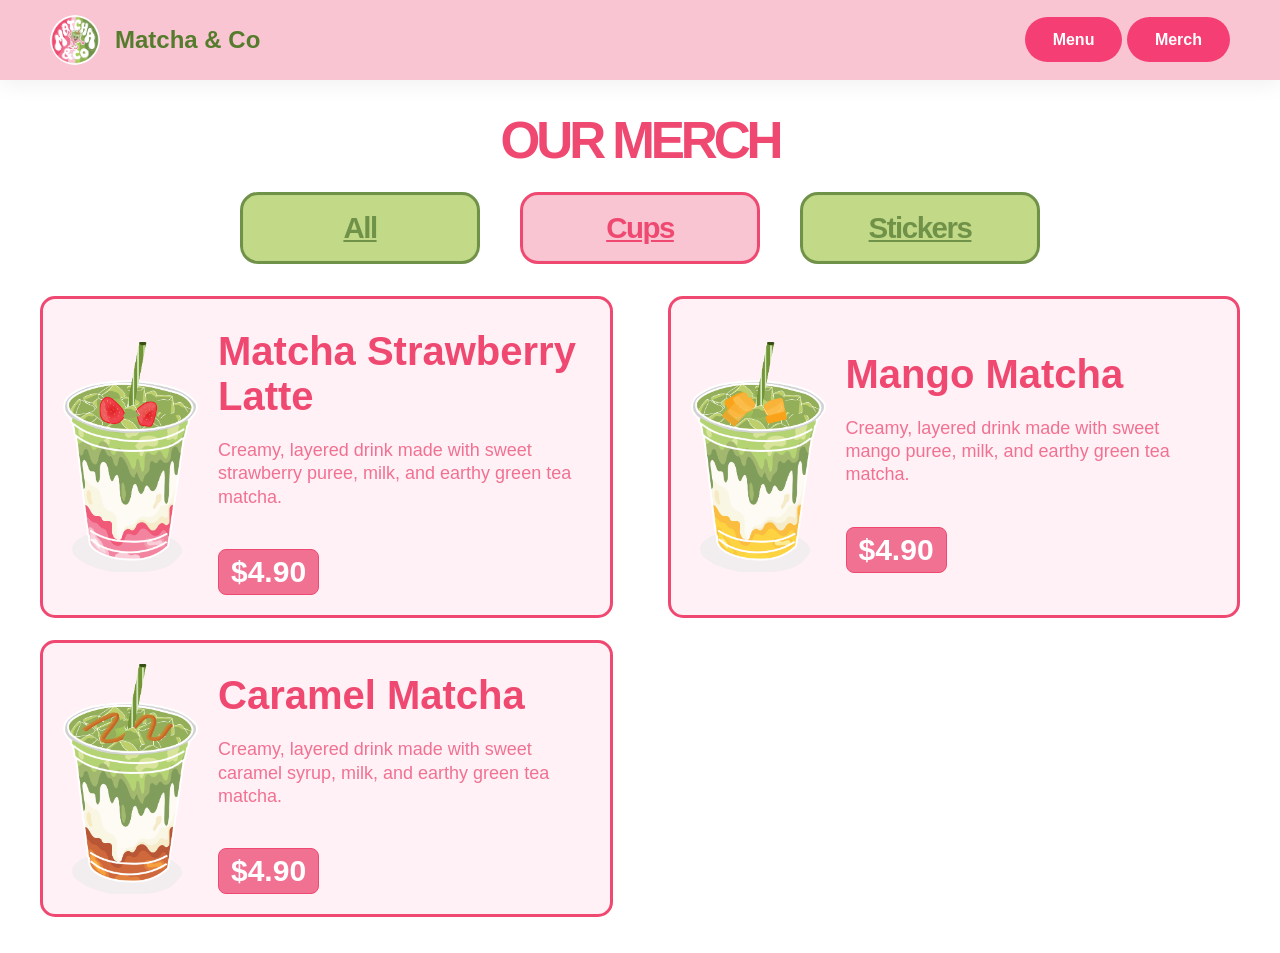
==== cups.html @ 7dcddc3d "added merch.html and added categories to it. Next step - find images for the merch" ====
<!DOCTYPE html>
<html lang="en">
<head>
  <link rel="stylesheet" href="menu.css">
  <meta charset="UTF-8">
  <meta name="viewport" content="width=device-width, initial-scale=1.0">
  <title>Matcha & Co</title>
    <!-- Google Font -->
    <link href="https://fonts.googleapis.com/css2?family=Baloo+2:wght@400;600;700;800&family=Poppins:wght@300;400;500;600&display=swap" rel="stylesheet">
</head>

<body>

    <!-- Nav Bar --> 
<nav>
    <div class="nav-left">
        <div class="logo">
            <img src="img/logo.png" alt="Matcha Logo">
        </div>
        <a href="index.html"><h2>Matcha & Co</h2></a>
    </div>

    <div class="nav-links">
        <a href="menu.html" class="nav-btn">Menu</a>
        <a href="merch.html" class="nav-btn">Merch</a>
    </div>
</nav>
        
<!-- Menu Section -->
    <main class="content">
      <div class="title-box">
        <h1 class="title">OUR MERCH</h1>
      </div>

      <div class="tabs" aria-label="Menu categories">
        <a href="merch.html" class="tab-box tab-active-dessert" >All</a>
        <a href="cups.html" class="tab-box tab-active" >Cups</a>
        <a href="stickers.html" class="tab-box tab-active-dessert" >Stickers</a>
      </div>
   

    
    <!-- Products -->
        <section class="product-grid">

            <!-- Product 1 -->
            <article class="product-card">
                <img
                    src="img/strawberry.png" alt="Matcha Strawberry Latte">
                <div class="product-info">
                    <h2>Matcha Strawberry Latte</h2>
                    <p>
                        Creamy, layered drink made with sweet
                        strawberry puree, milk, and earthy
                        green tea matcha.
                    </p>
                    <span class="price">$4.90</span>
                </div>
            </article>


            <!-- Product 2 -->
            <article class="product-card">
                <img
                    src="img/mango.png" alt="Mango Matcha">
                <div class="product-info">
                    <h2>Mango Matcha</h2>
                    <p>
                        Creamy, layered drink made with sweet
                        mango puree, milk, and earthy
                        green tea matcha.
                    </p>
                    <span class="price">$4.90</span>
                </div>
            </article>


            <!-- Product 3 -->
            <article class="product-card">
                <img
                    src="img/caramel.png" alt="Caramel Matcha">
                <div class="product-info">
                    <h2>Caramel Matcha</h2>
                    <p>
                        Creamy, layered drink made with sweet
                        caramel syrup, milk, and earthy
                        green tea matcha.
                    </p>
                    <span class="price">$4.90</span>
                </div>
            </article>
---- menu.css ----
body {
    background-color: #b8e76c;
    margin: 0;
    font-family: "Poppins", sans-serif;
}

*{
    margin:0;
    padding:0;
    box-sizing:border-box;
}

/* Nav Bar */

nav{
    display:flex;
    justify-content:space-between;
    align-items:center;
    padding:15px 50px;
    background-color: #F9C5D2;
    position:sticky;
    top:0;
    z-index:1000;
    box-shadow:0 5px 20px rgba(0,0,0,.06);
}

/* Logo */

.logo{
    display:flex;
    align-items:center;
    gap: 12px;
}

.logo img{
    width:50px;
    height:50px;
    object-fit:cover;
    border-radius:50%;
}

.logo h2{
    color:#ffffff;
    font-size:1.8rem;
}

/* Navigation */

.nav-left{
    display:flex;
    align-items: center;
    gap:15px;
}

.nav-left a{
    text-decoration:none;
    color:#557C2C;
    font-weight:600;
    transition:.3s;
    position:relative;
}

/* Underline animation */

.nav-left a::after{

    position:absolute;
    left:0;
    bottom:-8px;
    width:0%;
    height:3px;
    background:#F53E73;
    border-radius:10px;
    transition:.3s;
}

.nav-left a:hover{
    color:#F53E73;
}

.nav-left a:hover::after{
    width:100%;
}

/* Button */

.nav-btn{
    text-decoration:none;
    background:#F53E73;
    color:white;
    padding:14px 28px;
    border-radius:50px;
    font-weight:600;
    transition:.3s;
}

.nav-btn:hover{
    transform:translateY(-3px);
    background:#E43167;
    box-shadow:0 12px 20px rgba(245,62,115,.35);
}

  html, body {
      margin: 0;
      width: 100%;
      min-height: 100%;
      font-family: 'Trebuchet MS', 'Segoe UI', sans-serif;
      background-color: white;
      color: var(--text);
    }

    body {
      display: block;
      min-height: 100vh;
    }

    .menu-page {
      background: var(--bg);
      min-height: 100vh;
    }

    
    .content {
      padding: 28px 40px 36px;
    }

    .title-box {
      display: flex;
      justify-content: center;
      align-items: center;
      margin-top: 10px;
      margin-bottom: 28px;
    }

    .title {
      margin: 0;
      font-size: clamp(2.5rem, 4vw, 4rem);
      font-weight: 900;
      letter-spacing: -0.08em;
      line-height: 0.9;
      color:#EF4971;
    }

    .tabs {
      display: flex;
      justify-content: center;
      gap: 40px;
      margin: 0 auto 32px;
    }

    .tab-box{
      width: 240px;
      height: 72px;
      border-radius: 18px;
      border: 3px solid #EF4971;
      background: rgba(208, 19, 19, 0.18);
      color: #EF4971;
      font-size: clamp(1.7rem, 2.3vw, 2.3rem);
      font-weight: 700;
      letter-spacing: -0.05em;
      display: inline-flex;
      align-items: center;
      justify-content: center;
      box-shadow: inset 0 0 0 1px rgba(0,0,0,0.02);
    }

    .tab-active {
      background: #F9C5D2;
    }
  
    .tab-active-dessert {
      color: #6F9248;
      background: #c2da88;
      border: 3px solid #6F9248;
    }
 

.product-grid {
    display: grid;

    grid-template-columns: 1fr 1fr;

    gap: 22px 55px;
}


/* Product card */

.product-card {
    background-color: #fff1f5;
    border-radius: 15px;
    border: 3px solid #EF4971;
    min-height: 155px;
    padding: 20px;
    display: flex;
    align-items: center;
    gap: 20px;
}

/* Product image */

.product-card img {
    width: 135px;
    height: 230px;
    object-fit: cover;
    flex-shrink: 0;
}


/* Product information */

.product-info {
    flex: 1;
}

.product-info h2 {
    margin: 10px 0 20px;
    font-size: 40px;
    color: #EF4971;
}

.product-info p {
    margin: 0 0 40px;
    font-size: 18px;
    line-height: 1.3;
    color: #F17193;
}

/* Price */

.price {
    display: inline-block;
    background-color: #F17193;
    border-radius: 8px;
    border: 1px solid #EF4971;
    padding: 5px 12px;
    font-size: 30px;
    font-weight: bold;
    color: white;
}

/* Dessert Product Card */

.product-card-dessert {
    background-color: #e6edd5;
    border-radius: 15px;
    border: 3px solid #6F9248;
    min-height: 155px;
    padding: 20px;
    display: flex;
    align-items: center;
    gap: 20px;
}

.product-card-dessert img {
    width: 135px;
    height: 230px;
    object-fit: cover;
    flex-shrink: 0;
}

.product-dessert-info {
    flex: 1;
}

.product-dessert-info h2 {
    margin: 10px 0 20px;
    font-size: 40px;
    color: #6F9248;
}

.product-dessert-info p {
    margin: 0 0 40px;
    font-size: 18px;
    line-height: 1.3;
    color: #8FB151;
}

.price-dessert {
    display: inline-block;
    background-color: #8FB151;
    border-radius: 8px;
    border: 1px solid #6F9248;
    padding: 5px 12px;
    font-size: 30px;
    font-weight: bold;
    color: white;
}
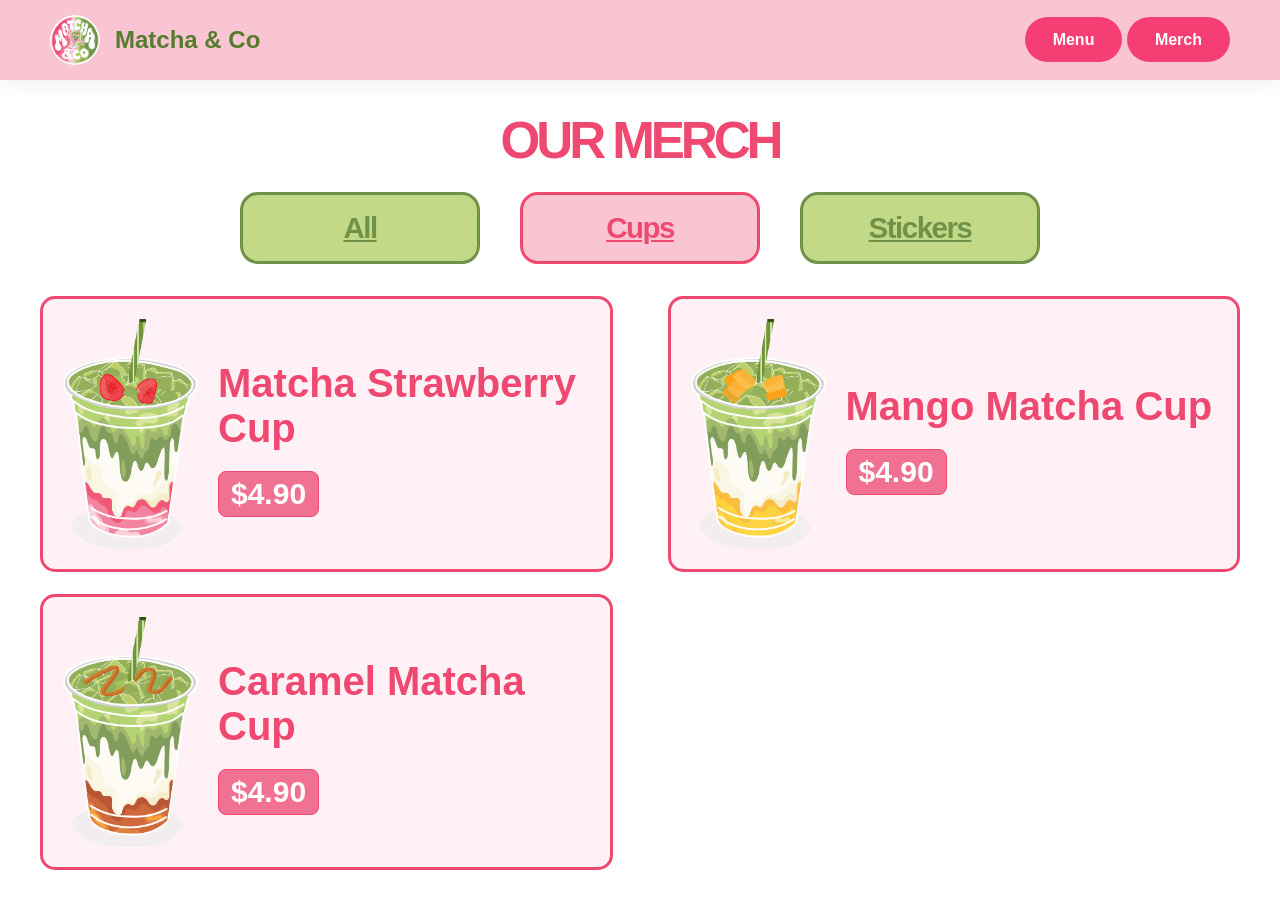
==== commit cc22492d: "completed merch and menu pages" ====
--- a/cups.html
+++ b/cups.html
@@ -48,12 +48,7 @@
                 <img
                     src="img/strawberry.png" alt="Matcha Strawberry Latte">
                 <div class="product-info">
-                    <h2>Matcha Strawberry Latte</h2>
-                    <p>
-                        Creamy, layered drink made with sweet
-                        strawberry puree, milk, and earthy
-                        green tea matcha.
-                    </p>
+                    <h2>Matcha Strawberry Cup</h2>
                     <span class="price">$4.90</span>
                 </div>
             </article>
@@ -64,12 +59,7 @@
                 <img
                     src="img/mango.png" alt="Mango Matcha">
                 <div class="product-info">
-                    <h2>Mango Matcha</h2>
-                    <p>
-                        Creamy, layered drink made with sweet
-                        mango puree, milk, and earthy
-                        green tea matcha.
-                    </p>
+                    <h2>Mango Matcha Cup</h2>
                     <span class="price">$4.90</span>
                 </div>
             </article>
@@ -80,12 +70,7 @@
                 <img
                     src="img/caramel.png" alt="Caramel Matcha">
                 <div class="product-info">
-                    <h2>Caramel Matcha</h2>
-                    <p>
-                        Creamy, layered drink made with sweet
-                        caramel syrup, milk, and earthy
-                        green tea matcha.
-                    </p>
+                    <h2>Caramel Matcha Cup</h2>
                     <span class="price">$4.90</span>
                 </div>
             </article>
--- a/menu.css
+++ b/menu.css
@@ -288,3 +288,51 @@
     color: white;
 }
 
+/* Product card */
+
+.merch-card {
+   background-color: #e6edd5;
+    border-radius: 15px;
+    border: 3px solid #6F9248;
+    min-height: 155px;
+    padding: 20px;
+    display: flex;
+    align-items: center;
+    gap: 20px;
+}
+
+/* Product image */
+
+.merch-card img {
+    width: 220px;
+    height: 250px;
+    object-fit: scale-down; 
+    flex-shrink: 0; 
+}
+
+
+/* Product information */
+
+.merch-info {
+    flex: 1;
+}
+
+.merch-info h2 {
+     margin: 10px 0 20px;
+    font-size: 40px;
+    color: #6F9248;
+}
+
+/* Price */
+
+.price-merch {
+     display: inline-block;
+    background-color: #8FB151;
+    border-radius: 8px;
+    border: 1px solid #6F9248;
+    padding: 5px 12px;
+    font-size: 30px;
+    font-weight: bold;
+    color: white;
+}
+
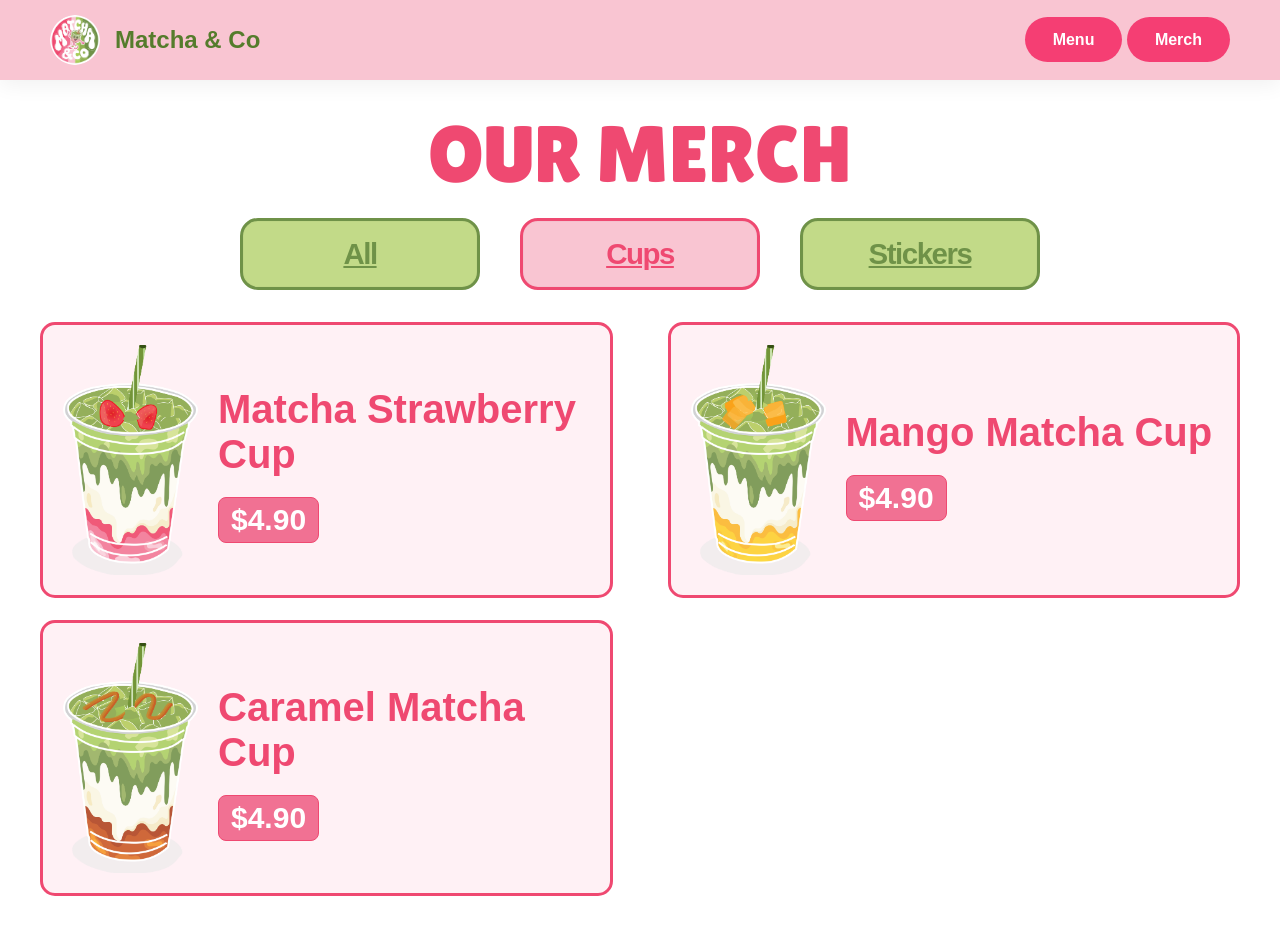
==== commit de4c53ba: "made menu/merch responsive too and added fonts to it" ====
--- a/cups.html
+++ b/cups.html
@@ -6,9 +6,10 @@
   <meta name="viewport" content="width=device-width, initial-scale=1.0">
   <title>Matcha & Co</title>
     <!-- Google Font -->
-    <link href="https://fonts.googleapis.com/css2?family=Baloo+2:wght@400;600;700;800&family=Poppins:wght@300;400;500;600&display=swap" rel="stylesheet">
+      <link rel="preconnect" href="https://fonts.googleapis.com">
+<link rel="preconnect" href="https://fonts.gstatic.com" crossorigin>
+<link href="https://fonts.googleapis.com/css2?family=Chewy&family=Coiny&family=Comic+Neue:ital,wght@0,300;0,400;0,700;1,300;1,400;1,700&family=Lilita+One&family=Sniglet:wght@400;800&display=swap" rel="stylesheet">
 </head>
-
 <body>
 
     <!-- Nav Bar --> 
--- a/menu.css
+++ b/menu.css
@@ -105,7 +105,6 @@
       margin: 0;
       width: 100%;
       min-height: 100%;
-      font-family: 'Trebuchet MS', 'Segoe UI', sans-serif;
       background-color: white;
       color: var(--text);
     }
@@ -136,10 +135,11 @@
     .title {
       margin: 0;
       font-size: clamp(2.5rem, 4vw, 4rem);
-      font-weight: 900;
-      letter-spacing: -0.08em;
+      font-weight: 100;
       line-height: 0.9;
       color:#EF4971;
+      font-family: "Lilita One";
+      font-size: 5rem;
     }
 
     .tabs {
@@ -336,3 +336,153 @@
     color: white;
 }
 
+.product-grid {
+    display: grid;
+    grid-template-columns: repeat(2, 1fr);
+    gap: 22px 55px;
+}
+
+/* RESPONSIVENESS */
+
+/* Tablets */
+@media screen and (max-width: 900px) {
+
+    /* Navigation */
+
+    nav {
+        padding: 15px 30px;
+    }
+
+    .nav-left {
+        gap: 10px;
+    }
+
+    .nav-left h2 {
+        font-size: 1.5rem;
+    }
+
+    .nav-btn {
+        padding: 12px 20px;
+    }
+
+    .product-grid {
+        grid-template-columns: 1fr;
+        gap: 20px;
+    }
+
+    .content {
+        padding: 25px;
+    }
+}
+
+/* Phones */
+@media screen and (max-width: 600px) {
+  
+  nav {
+        padding: 10px 15px;
+    }
+
+    .logo img {
+        width: 40px;
+        height: 40px;
+    }
+
+    .nav-left {
+        gap: 8px;
+    }
+
+    .nav-left h2 {
+        font-size: 1.1rem;
+    }
+
+    .nav-links {
+        display: flex;
+        gap: 6px;
+    }
+
+    .nav-btn {
+        padding: 9px 14px;
+        font-size: 0.85rem;
+    }
+  
+  nav {
+        padding: 12px 20px;
+        flex-direction: column;
+        gap: 15px;
+    }
+
+    .nav-left {
+        flex-wrap: wrap;
+        justify-content: center;
+    }
+
+    .content {
+        padding: 20px 15px;
+    }
+
+    .tabs {
+        flex-direction: column;
+        align-items: center;
+        gap: 15px;
+    }
+
+    .tab-box {
+        width: 100%;
+        max-width: 300px;
+    }
+
+    .product-card,
+    .product-card-dessert,
+    .merch-card {
+        flex-direction: column;
+        text-align: center;
+    }
+
+    .product-card img,
+    .product-card-dessert img {
+        width: 120px;
+        height: 180px;
+    }
+
+    .merch-card img {
+        width: 180px;
+        height: 200px;
+    }
+
+    .product-info h2,
+    .product-dessert-info h2,
+    .merch-info h2 {
+        font-size: 30px;
+    }
+
+    .product-info p,
+    .product-dessert-info p {
+        margin-bottom: 20px;
+    }
+
+    .price,
+    .price-dessert,
+    .price-merch {
+        font-size: 24px;
+    }
+}
+
+@media screen and (max-width: 400px) {
+nav {
+        padding: 8px 10px;
+    }
+
+    .logo img {
+        width: 35px;
+        height: 35px;
+    }
+
+    .nav-left h2 {
+        font-size: 0.95rem;
+    }
+
+    .nav-btn {
+        padding: 8px 10px;
+        font-size: 0.75rem;
+    }
+  }
